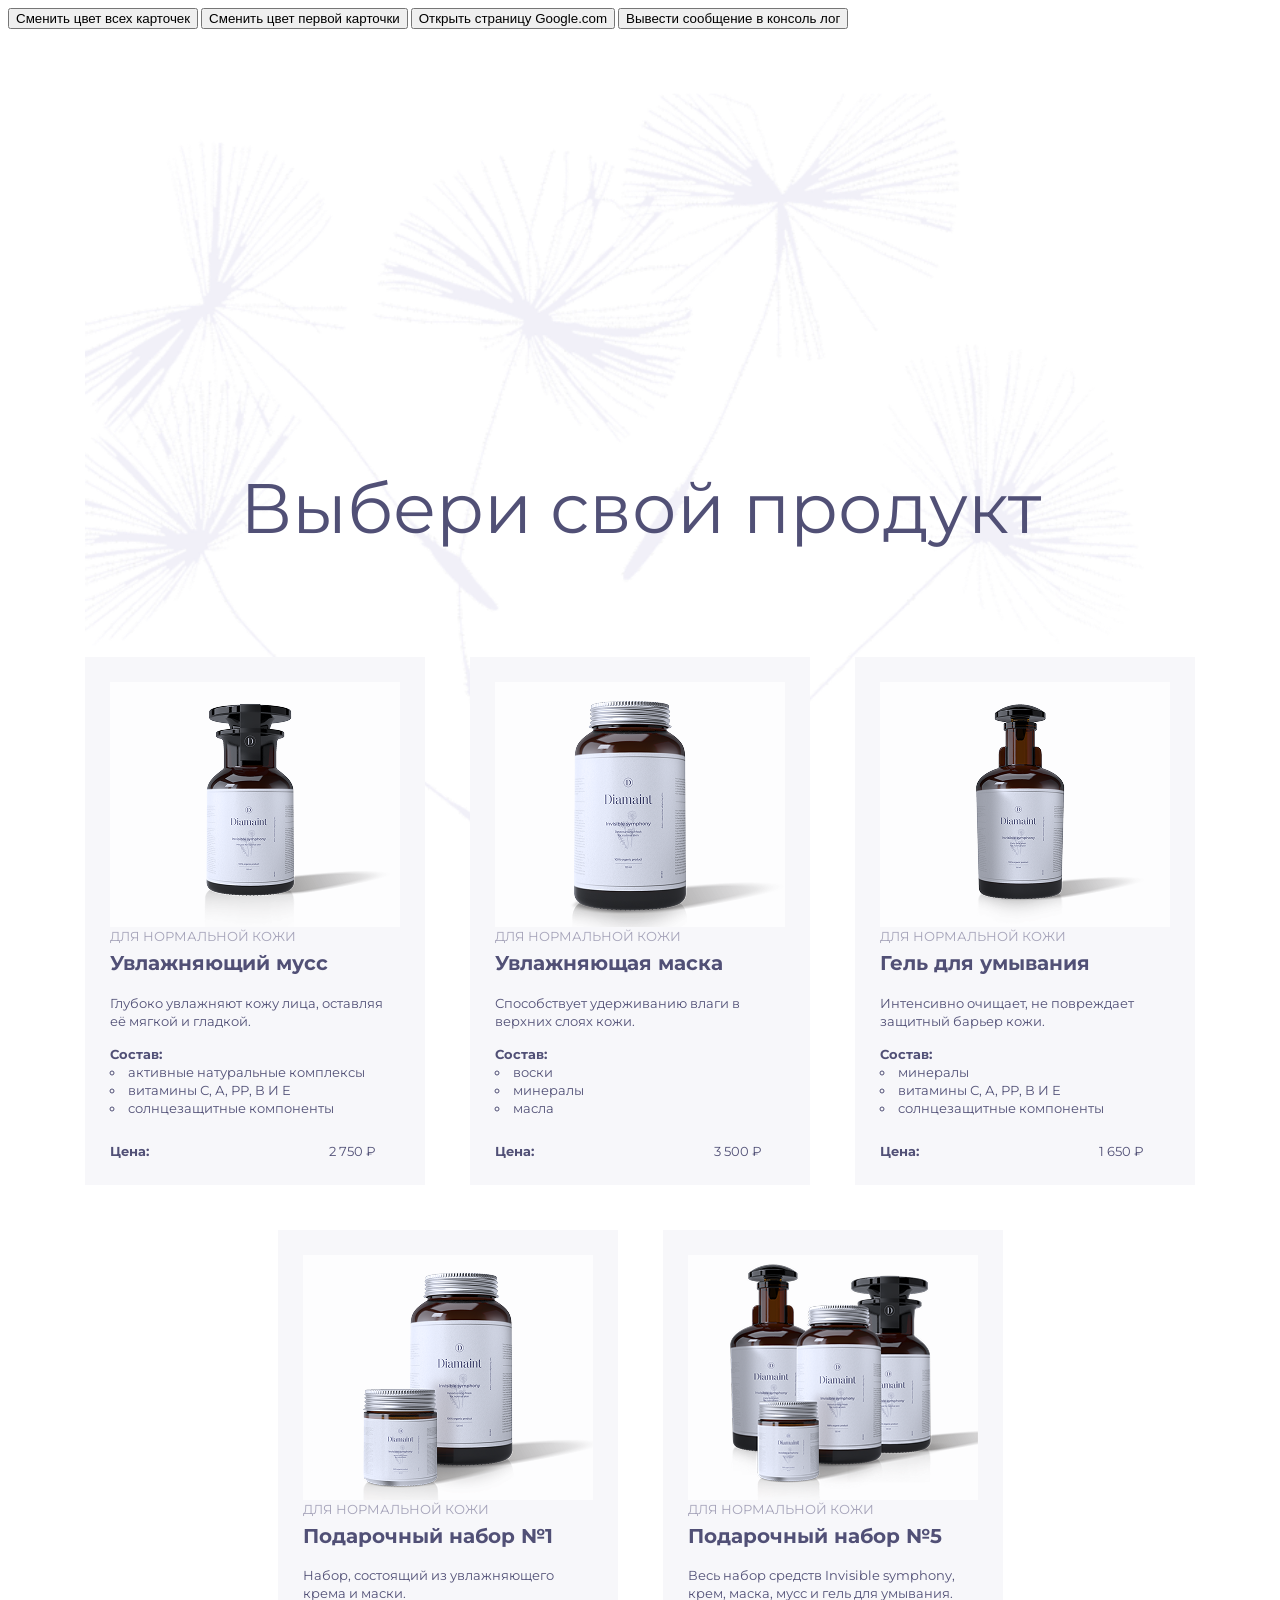
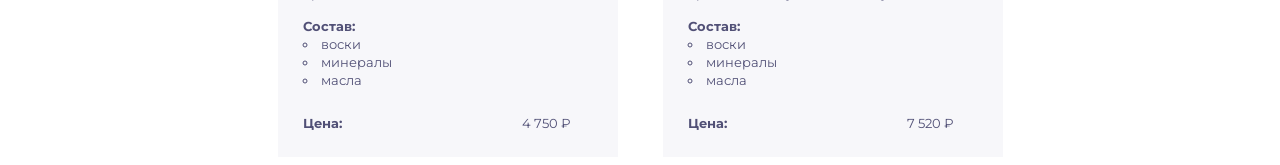
==== index.html @ 971cb30c "Merge f833be538c327f17b4f9559768467371a3a33214 into a69bf3ec41132042ab62f819df5a712c2a43b050" ====
<!doctype html>
<html lang="ru">
  <head>
    <meta charset="UTF-8" />
    <meta name="viewport" content="width=device-width, initial-scale=1.0" />
    <title>Каталог товаров</title>
    <link rel="stylesheet" href="style.css" />
    <link rel="preconnect" href="https://fonts.googleapis.com" />
    <link rel="preconnect" href="https://fonts.gstatic.com" crossorigin />
    <link
      href="https://fonts.googleapis.com/css2?family=Montserrat:ital,wght@0,100..900;1,100..900&display=swap"
      rel="stylesheet"
    />
    <link rel="stylesheet" href="images/bg.png" />
  </head>
  <body>
    <button id="change-color-all-cards">Cменить цвет всех карточек</button>
    <button id="change-color-first-card">Cменить цвет первой карточки</button>
    <button id="open-google">Открыть страницу Google.com</button>
    <button id="log-message">Вывести сообщение в консоль лог</button>
    <main class="catalog">
      <div class="container catalog__container">
        <h1 id="main-title" class="title catalog__title">
          Выбери свой продукт
        </h1>
        <ul class="products clear-list">
          <li class="products__item card">
            <img src="images/photo 1.png" alt="" class="card__image" />
            <span class="card__category">для нормальной кожи</span>
            <h2 class="card__name">Увлажняющий мусс</h2>
            <p class="card__description">
              Глубоко увлажняют кожу лица, оставляя её мягкой и гладкой.
            </p>
            <div class="card__compound compound">
              <span class="compound__name">Состав:</span>
              <ul class="compound__list">
                <li>активные натуральные комплексы</li>
                <li>витамины С, А, РР, В И Е</li>
                <li>солнцезащитные компоненты</li>
              </ul>
            </div>
            <div class="card__price-container">
              <b class="card__price-label">Цена: </b>
              <span class="card__price">2 750 ₽</span>
            </div>
          </li>

          <li class="products__item card">
            <img src="images/photo 2.png" alt="" class="card__image" />
            <span class="card__category">для нормальной кожи</span>
            <h2 class="card__name">Увлажняющая маска</h2>
            <p class="card__description">
              Способствует удерживанию влаги в верхних слоях кожи.
            </p>
            <div class="card__compound compound">
              <span class="compound__name">Состав:</span>
              <ul class="compound__list">
                <li>воски</li>
                <li>минералы</li>
                <li>масла</li>
              </ul>
            </div>
            <div class="card__price-container">
              <b class="card__price-label">Цена: </b>
              <span class="card__price">3 500 ₽</span>
            </div>
          </li>

          <li class="products__item card">
            <img src="images/photo 3.png" alt="" class="card__image" />
            <span class="card__category">для нормальной кожи</span>
            <h2 class="card__name">Гель для умывания</h2>
            <p class="card__description">
              Интенсивно очищает, не повреждает защитный барьер кожи.
            </p>
            <div class="card__compound compound">
              <span class="compound__name">Состав:</span>
              <ul class="compound__list">
                <li>минералы</li>
                <li>витамины С, А, РР, В И Е</li>
                <li>солнцезащитные компоненты</li>
              </ul>
            </div>
            <div class="card__price-container">
              <b class="card__price-label">Цена: </b>
              <span class="card__price">1 650 ₽</span>
            </div>
          </li>

          <li class="products__item card">
            <img src="images/photo 4.png" alt="" class="card__image" />
            <span class="card__category">для нормальной кожи</span>
            <h2 class="card__name">Подарочный набор №1</h2>
            <p class="card__description">
              Набор, состоящий из увлажняющего крема и маски.
            </p>
            <div class="card__compound compound">
              <span class="compound__name">Состав:</span>
              <ul class="compound__list">
                <li>воски</li>
                <li>минералы</li>
                <li>масла</li>
              </ul>
            </div>
            <div class="card__price-container">
              <b class="card__price-label">Цена: </b>
              <span class="card__price">4 750 ₽</span>
            </div>
          </li>

          <li class="products__item card">
            <img src="images/photo 5.png" alt="" class="card__image" />
            <span class="card__category">для нормальной кожи</span>
            <h2 class="card__name">Подарочный набор №5</h2>
            <p class="card__description">
              Весь набор средств Invisible symphony, крем, маска, мусс и гель
              для умывания.
            </p>
            <div class="card__compound compound">
              <span class="compound__name">Состав:</span>
              <ul class="compound__list">
                <li>воски</li>
                <li>минералы</li>
                <li>масла</li>
              </ul>
            </div>
            <div class="card__price-container">
              <b class="card__price-label">Цена: </b>
              <span class="card__price">7 520 ₽</span>
            </div>
          </li>
        </ul>
      </div>
    </main>
    <script src="main.js"></script>
    <script src="homework-7.js"></script>
    <script src="homework-8.js"></script>
  </body>
</html>
---- style.css ----
*,
*::before,
*::after {
  box-sizing: border-box;
}

body {
  font-family: Montserrat, sans-serif;
  font-size: 13px;
  line-height: 18px;
}

.catalog__title {
  font-size: 70px;
  font-weight: 400;
  line-height: 78px;
  margin-bottom: 110px;
  margin-top: 220px;
  text-align: center;
  color: #515076;
}

.clear-list {
  list-style: none;
  padding: 0;
  margin: 0 auto;
}
.catalog__container {
  background-image: url(images/bg.png);
  background-repeat: no-repeat;
  background-position: center top;
  background-size: 100% auto;
  padding-top: 220px;
}

.container {
  width: 1110px;
  margin: 0 auto;
}

.card {
  background-color: #f7f7fa;
  padding: 25px;
  width: 340px;
}
.card__name {
  font-size: 20px;
  line-height: 27px;
  color: #202020;
  margin-top: 5px;
}
.card__category {
  display: block;
  font-size: 13px;
  line-height: 18px;
  color: #a5a3b9;
  text-transform: uppercase;
}
.card__description {
  font-size: 13px;
  line-height: 18px;
  color: #515076;
  margin-top: 5px;
  margin-bottom: 15px;
}
.compound__name {
  font-weight: 700;
  font-size: 13px;
  line-height: 18px;
  color: #515076;
}
.compound__list {
  font-size: 13px;
  line-height: 18px;
  color: #515076;
  margin: 0;
  padding-left: 0;
  list-style-position: inside;
}

.card__image {
  display: block;
}
.card__name {
  font-size: 20px;
  line-height: 27px;
  color: #515076;
  margin-top: 5px;
}

.card__category {
  display: block;
  font-size: 13px;
  line-height: 18px;
  color: #a5a3b9;
  text-transform: uppercase;
}
.card__description {
  font-size: 13px;
  line-height: 18px;
  color: #515076;
  margin-top: 5px;
  margin-bottom: 15px;
}
.products {
  display: flex;
  flex-wrap: wrap;
  gap: 45px;
  justify-content: center;
}

.products_item {
  width: 340px;
}

.products-list {
  list-style-type: none;
  padding: 0;
  margin: 0;
}
.card__price-container {
  display: flex;
  gap: 180px;
}

.card__price-label {
  font-weight: 700;
  color: #515076;
  margin-top: 25px;
}
.card__price {
  color: #515076;
  margin-top: 25px;
}
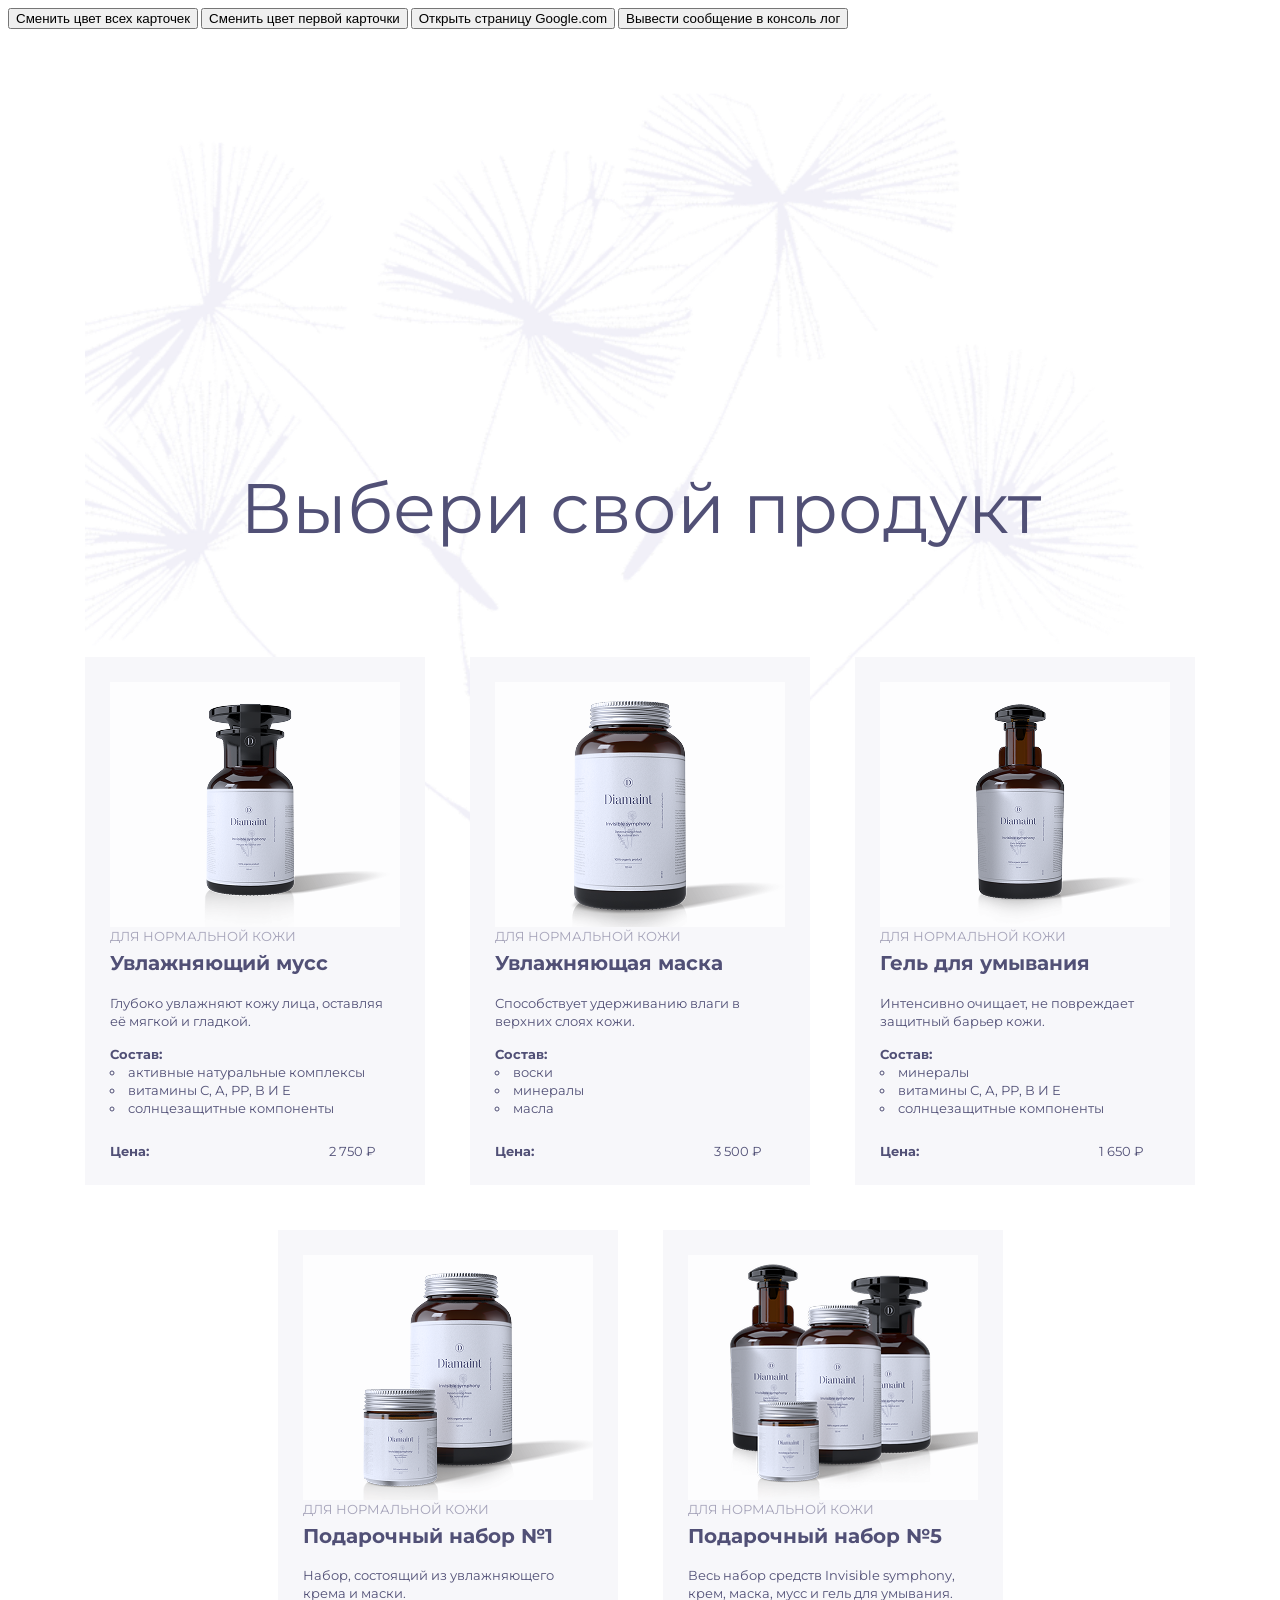
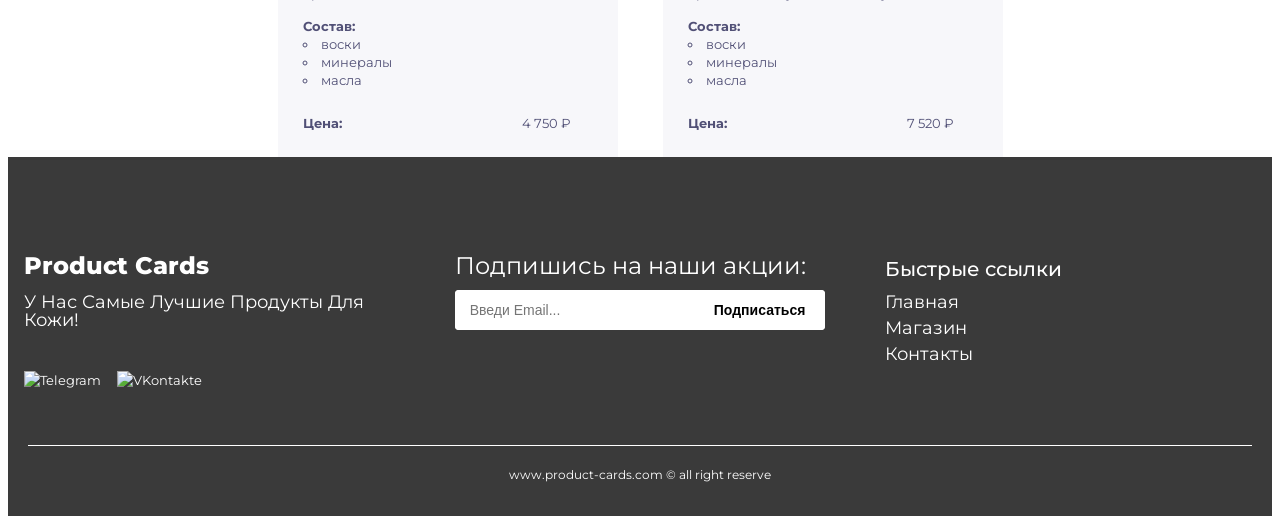
==== commit 78816733: "уровень 1" ====
--- a/index.html
+++ b/index.html
@@ -12,7 +12,12 @@
       rel="stylesheet"
     />
     <link rel="stylesheet" href="images/bg.png" />
+    <meta charset="UTF-8" />
+    <meta name="viewport" content="width=device-width, initial-scale=1.0" />
+    <title>Product Cards</title>
+    <link rel="stylesheet" href="style.css" />
   </head>
+
   <body>
     <button id="change-color-all-cards">Cменить цвет всех карточек</button>
     <button id="change-color-first-card">Cменить цвет первой карточки</button>
@@ -132,8 +137,58 @@
         </ul>
       </div>
     </main>
+
+    <footer class="footer">
+      <div class="footer-container">
+        <!-- Левая колонка: Логотип, описание и соцсети -->
+        <div class="footer-col footer-about">
+          <h3>Product Cards</h3>
+          <p>У Нас Самые Лучшие Продукты Для Кожи!</p>
+          <div class="social-links">
+            <img src="images/tg.svg" alt="Telegram" />
+            <img src="images/vk.svg" alt="VKontakte" />
+          </div>
+        </div>
+
+        <!-- Центральная колонка (Форма подписки) -->
+        <div class="footer-col footer-subscribe">
+          <p class="subscribe-title">Подпишись на наши акции:</p>
+          <form id="subscribeForm" class="subscribe-form">
+            <input
+              type="email"
+              id="emailInput"
+              placeholder="Введи Email..."
+              required
+            />
+            <button type="submit">Подписаться</button>
+          </form>
+        </div>
+
+        <!-- Правая колонка (Ссылки) -->
+        <div class="footer-col footer-links">
+          <h4>Быстрые ссылки</h4>
+          <nav>
+            <ul>
+              <li><a href="#">Главная</a></li>
+              <li><a href="#">Магазин</a></li>
+              <li><a href="#">Контакты</a></li>
+            </ul>
+          </nav>
+        </div>
+      </div>
+
+      <!-- Нижняя линия и копирайт -->
+      <div class="footer-bottom">
+        <hr />
+        <p>www.product-cards.com &copy; all right reserve</p>
+      </div>
+    </footer>
+
     <script src="main.js"></script>
     <script src="homework-7.js"></script>
     <script src="homework-8.js"></script>
+    <script type="module" src="homework-9.js"></script>
+    <script src="homework-10.js" type="module"></script>
+    <script src="homework-11.js"></script>
   </body>
 </html>
--- a/style.css
+++ b/style.css
@@ -132,3 +132,137 @@
   color: #515076;
   margin-top: 25px;
 }
+
+.footer {
+  background-color: #3a3a3a;
+  color: #ffffff;
+  padding: 60px 0 20px 0;
+  font-family: "Montserrat", sans-serif;
+}
+
+.footer-container {
+  max-width: 1569px;
+  margin: 0 auto;
+  padding: 16px;
+  display: flex;
+  justify-content: space-between;
+  flex-wrap: wrap;
+  gap: 60px;
+}
+
+.footer-col {
+  flex: 1;
+  min-width: 250px;
+}
+
+.footer-about h3 {
+  font-size: 24px;
+  font-weight: 800;
+  color: #ffffff;
+  margin-bottom: 15px;
+}
+
+.footer-about p {
+  color: #ffffff;
+  margin-bottom: 42px;
+  font-size: 18px;
+}
+
+.social-links {
+  display: flex;
+  gap: 16px;
+  align-items: center;
+}
+
+.social-links a {
+  display: inline-flex;
+  text-decoration: none;
+}
+
+.social-links a img {
+  width: 24px;
+  height: 14px;
+  object-fit: contain;
+}
+
+.footer-subscribe .subscribe-title {
+  margin-bottom: 15px;
+  font-size: 24px;
+}
+
+.subscribe-form {
+  display: flex;
+  background: #ffffff;
+  border-radius: 4px;
+  overflow: hidden;
+  max-width: 477px;
+}
+
+.subscribe-form input {
+  flex: 1;
+  border: none;
+  padding: 12px 15px;
+  outline: none;
+  font-size: 14px;
+}
+
+.subscribe-form button {
+  background-color: #ffffff;
+  color: #000000;
+  border: none;
+  padding: 0 20px;
+  cursor: pointer;
+  font-weight: 600;
+  font-size: 14px;
+  transition: background 0.3s;
+}
+
+.subscribe-form button:hover {
+  background-color: #ffffff;
+}
+
+.footer-links h4 {
+  font-size: 20px;
+  font-weight: 500;
+  color: #ffffff;
+  margin-bottom: 15px;
+}
+
+.footer-links nav ul {
+  list-style: none;
+  padding: 0;
+  margin: 0;
+}
+
+.footer-links nav ul li {
+  margin-bottom: 7px;
+}
+
+.footer-links nav ul li a {
+  color: #ffffff;
+  text-decoration: none;
+  font-size: 18px;
+  transition: color 0.3s;
+}
+
+.footer-links nav ul li a:hover {
+  color: #ffffff;
+}
+
+.footer-bottom {
+  max-width: 1569px;
+  margin: 40px auto 0 auto;
+  padding: 0 20px;
+  text-align: center;
+}
+
+.footer-bottom hr {
+  border: none;
+  border-top: 1px solid #ffffff;
+  margin-bottom: 20px;
+}
+
+.footer-bottom p {
+  color: #ffffff;
+  font-size: 12px;
+}
--- a/style.css
+++ b/style.css
@@ -132,3 +132,137 @@
   color: #515076;
   margin-top: 25px;
 }
+
+.footer {
+  background-color: #3a3a3a;
+  color: #ffffff;
+  padding: 60px 0 20px 0;
+  font-family: "Montserrat", sans-serif;
+}
+
+.footer-container {
+  max-width: 1569px;
+  margin: 0 auto;
+  padding: 16px;
+  display: flex;
+  justify-content: space-between;
+  flex-wrap: wrap;
+  gap: 60px;
+}
+
+.footer-col {
+  flex: 1;
+  min-width: 250px;
+}
+
+.footer-about h3 {
+  font-size: 24px;
+  font-weight: 800;
+  color: #ffffff;
+  margin-bottom: 15px;
+}
+
+.footer-about p {
+  color: #ffffff;
+  margin-bottom: 42px;
+  font-size: 18px;
+}
+
+.social-links {
+  display: flex;
+  gap: 16px;
+  align-items: center;
+}
+
+.social-links a {
+  display: inline-flex;
+  text-decoration: none;
+}
+
+.social-links a img {
+  width: 24px;
+  height: 14px;
+  object-fit: contain;
+}
+
+.footer-subscribe .subscribe-title {
+  margin-bottom: 15px;
+  font-size: 24px;
+}
+
+.subscribe-form {
+  display: flex;
+  background: #ffffff;
+  border-radius: 4px;
+  overflow: hidden;
+  max-width: 477px;
+}
+
+.subscribe-form input {
+  flex: 1;
+  border: none;
+  padding: 12px 15px;
+  outline: none;
+  font-size: 14px;
+}
+
+.subscribe-form button {
+  background-color: #ffffff;
+  color: #000000;
+  border: none;
+  padding: 0 20px;
+  cursor: pointer;
+  font-weight: 600;
+  font-size: 14px;
+  transition: background 0.3s;
+}
+
+.subscribe-form button:hover {
+  background-color: #ffffff;
+}
+
+.footer-links h4 {
+  font-size: 20px;
+  font-weight: 500;
+  color: #ffffff;
+  margin-bottom: 15px;
+}
+
+.footer-links nav ul {
+  list-style: none;
+  padding: 0;
+  margin: 0;
+}
+
+.footer-links nav ul li {
+  margin-bottom: 7px;
+}
+
+.footer-links nav ul li a {
+  color: #ffffff;
+  text-decoration: none;
+  font-size: 18px;
+  transition: color 0.3s;
+}
+
+.footer-links nav ul li a:hover {
+  color: #ffffff;
+}
+
+.footer-bottom {
+  max-width: 1569px;
+  margin: 40px auto 0 auto;
+  padding: 0 20px;
+  text-align: center;
+}
+
+.footer-bottom hr {
+  border: none;
+  border-top: 1px solid #ffffff;
+  margin-bottom: 20px;
+}
+
+.footer-bottom p {
+  color: #ffffff;
+  font-size: 12px;
+}
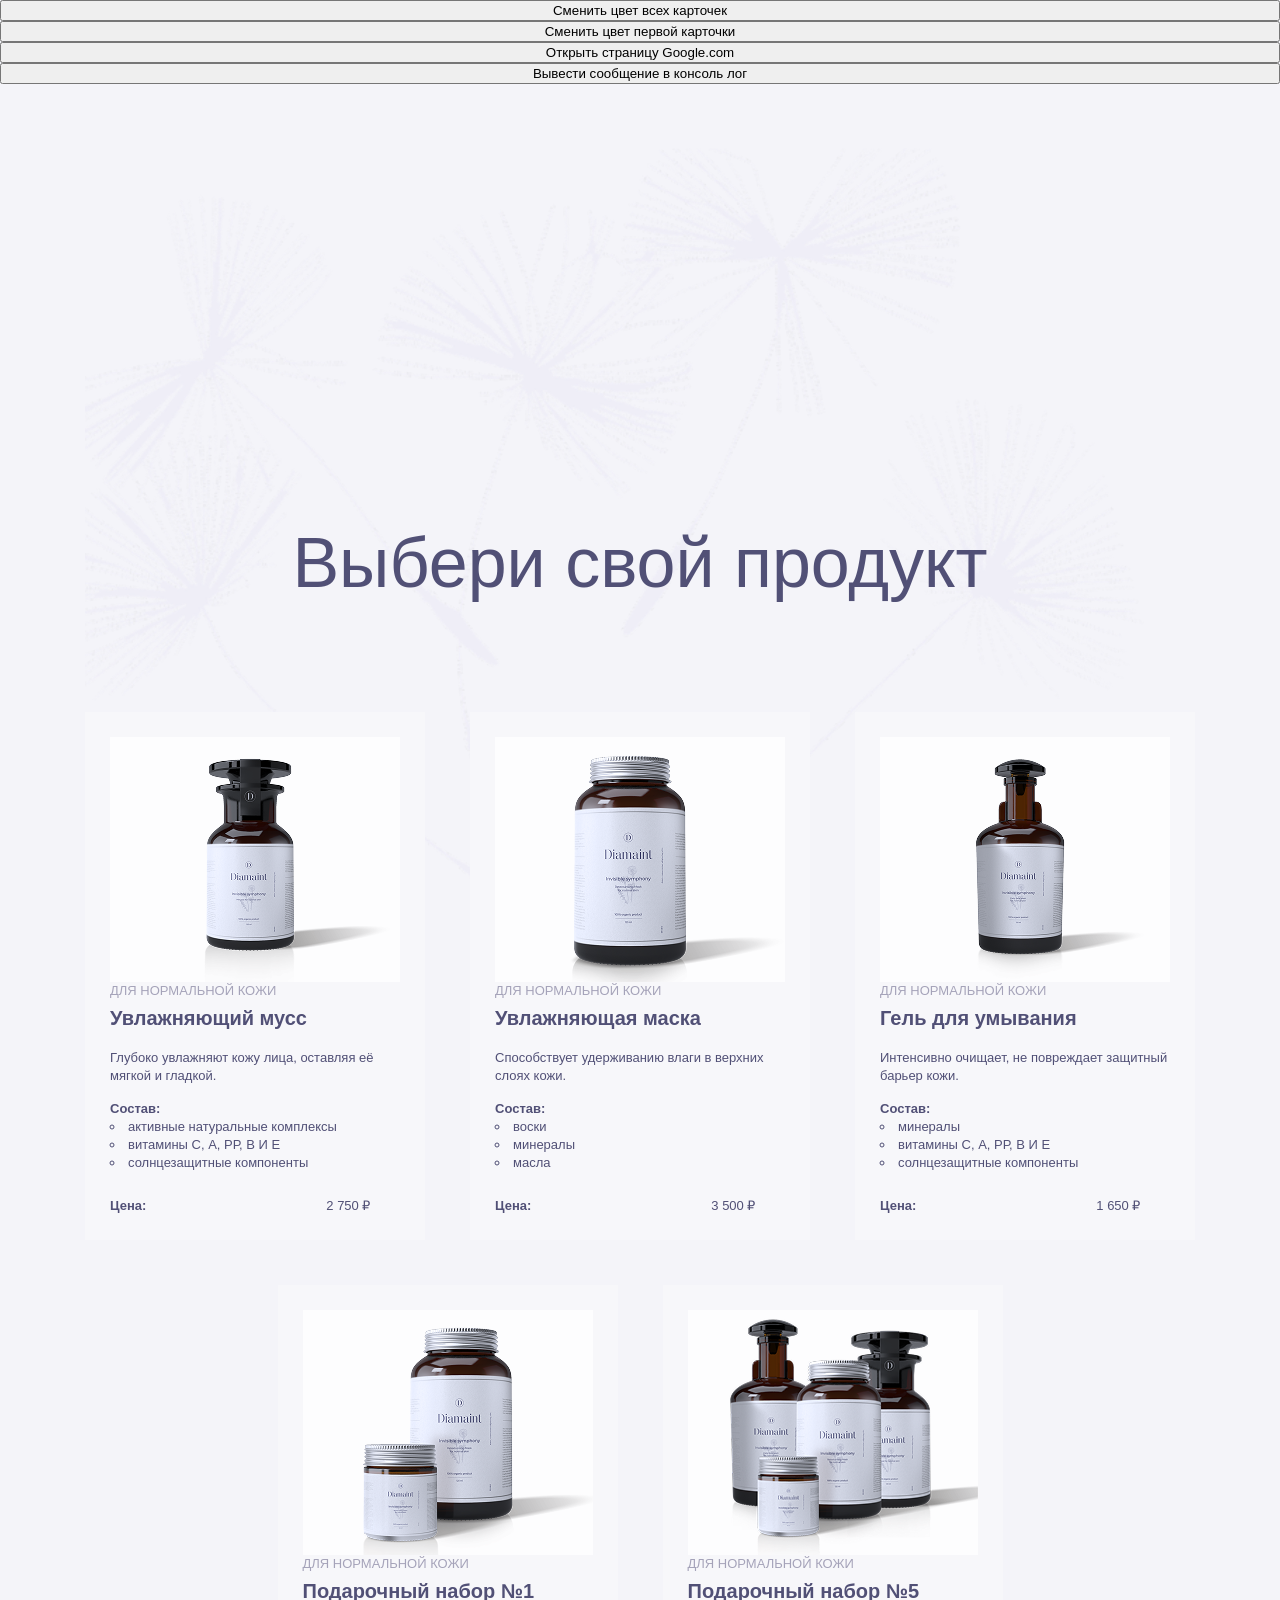
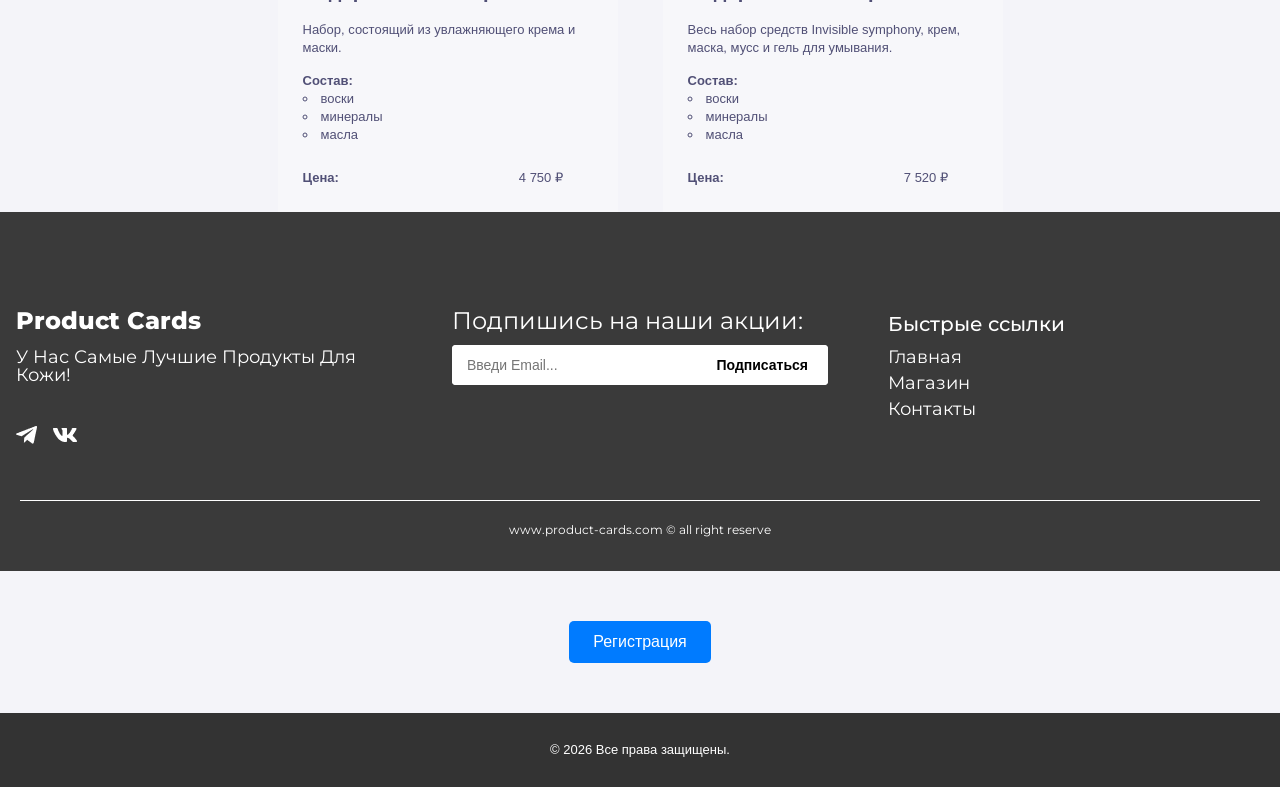
==== commit f126a67e: "Модальное окно с формой и кнопкой регистрации" ====
--- a/index.html
+++ b/index.html
@@ -16,6 +16,11 @@
     <meta name="viewport" content="width=device-width, initial-scale=1.0" />
     <title>Product Cards</title>
     <link rel="stylesheet" href="style.css" />
+
+    <meta charset="UTF-8" />
+    <meta name="viewport" content="width=device-width, initial-scale=1.0" />
+    <title>Регистрация</title>
+    <link rel="stylesheet" href="style.css" />
   </head>
 
   <body>
@@ -145,8 +150,8 @@
           <h3>Product Cards</h3>
           <p>У Нас Самые Лучшие Продукты Для Кожи!</p>
           <div class="social-links">
-            <img src="images/tg.svg" alt="Telegram" />
-            <img src="images/vk.svg" alt="VKontakte" />
+            <img src="images/tg.png" alt="Telegram" />
+            <img src="images/vk.png" alt="VKontakte" />
           </div>
         </div>
 
@@ -184,6 +189,86 @@
       </div>
     </footer>
 
+    <!-- Кнопка открытия модального окна -->
+    <button id="openModalBtn" class="open-btn">Регистрация</button>
+    <!-- Затемненный задний фон -->
+    <div id="overlay" class="overlay"></div>
+    <!-- Модальное окно -->
+    <div id="modal" class="modal">
+      <button id="closeModalBtn" class="close-btn">&times;</button>
+      <h2>Регистрация нового пользователя</h2>
+
+      <form id="registrationForm" novalidate>
+        <div class="form-group">
+          <label for="firstName">Имя:</label>
+          <input
+            type="text"
+            id="firstName"
+            name="firstName"
+            placeholder="Введите ваше имя"
+            required
+          />
+        </div>
+
+        <div class="form-group">
+          <label for="lastName">Фамилия:</label>
+          <input
+            type="text"
+            id="lastName"
+            name="lastName"
+            placeholder="Введите вашу фамилию"
+            required
+          />
+        </div>
+
+        <div class="form-group">
+          <label for="birthDate">Дата рождения:</label>
+          <input type="date" id="birthDate" name="birthDate" required />
+        </div>
+
+        <div class="form-group">
+          <label for="login">Логин:</label>
+          <input
+            type="text"
+            id="login"
+            name="login"
+            placeholder="Придумайте логин"
+            required
+            minlength="3"
+          />
+        </div>
+
+        <div class="form-group">
+          <label for="password">Пароль:</label>
+          <input
+            type="password"
+            id="password"
+            name="password"
+            placeholder="Введите пароль"
+            required
+            minlength="6"
+          />
+        </div>
+
+        <div class="form-group">
+          <label for="confirmPassword">Повторение пароля:</label>
+          <input
+            type="password"
+            id="confirmPassword"
+            name="confirmPassword"
+            placeholder="Повторите пароль"
+            required
+          />
+        </div>
+
+        <button type="submit" class="submit-btn">Зарегистрироваться</button>
+      </form>
+    </div>
+
+    <footer class="site-footer">
+      <p>&copy; 2026 Все права защищены.</p>
+    </footer>
+
     <script src="main.js"></script>
     <script src="homework-7.js"></script>
     <script src="homework-8.js"></script>
--- a/style.css
+++ b/style.css
@@ -133,6 +133,7 @@
   margin-top: 25px;
 }
 
+/* ДЗ 11 (1 уровень) */
 .footer {
   background-color: #3a3a3a;
   color: #ffffff;
@@ -266,3 +267,154 @@
   color: #ffffff;
   font-size: 12px;
 }
+
+/* ДЗ 11 (2 уровень) */
+body {
+  font-family: Arial, sans-serif;
+  margin: 0;
+  padding: 0;
+  display: flex;
+  flex-direction: column;
+  min-height: 100vh;
+  background-color: #f4f4f9;
+}
+
+.open-btn {
+  padding: 12px 24px;
+  font-size: 16px;
+  background-color: #007bff;
+  color: white;
+  border: none;
+  border-radius: 5px;
+  cursor: pointer;
+  margin: 50px auto;
+}
+
+.open-btn:hover {
+  background-color: #0056b3;
+}
+
+/* 1. Затемненный задний фон */
+.overlay {
+  position: fixed;
+  top: 0;
+  left: 0;
+  width: 100%;
+  height: 100%;
+  background-color: rgba(
+    0,
+    0,
+    0,
+    0.5
+  ); /* Затемненный, но не полностью черный */
+  visibility: hidden;
+  opacity: 0;
+  transition:
+    opacity 0.3s ease,
+    visibility 0.3s ease;
+  z-index: 999;
+}
+
+/* 2. Модальное окно чтобы стояло по центру */
+.modal {
+  position: fixed;
+  top: 50%;
+  left: 50%;
+  transform: translate(-50%, -50%) scale(0.9);
+  background: #ffffff;
+  padding: 30px;
+  border-radius: 8px;
+  box-shadow: 0 4px 15px rgba(0, 0, 0, 0.2);
+  width: 100%;
+  max-width: 400px;
+  visibility: hidden;
+  opacity: 0;
+  transition: all 0.3s ease;
+  z-index: 1000;
+  box-sizing: border-box;
+}
+
+/* Класс, который делает модальное окно и оверлей видимыми */
+.modal.modal-showed,
+.overlay.modal-showed {
+  visibility: visible;
+  opacity: 1;
+}
+
+.modal.modal-showed {
+  transform: translate(-50%, -50%) scale(1);
+}
+
+/* Кнопка закрытия (крестик) */
+.close-btn {
+  position: absolute;
+  top: 15px;
+  right: 15px;
+  background: none;
+  border: none;
+  font-size: 24px;
+  cursor: pointer;
+  color: #333;
+}
+
+.close-btn:hover {
+  color: #8b1313;
+}
+
+.modal h2 {
+  margin-top: 0;
+  margin-bottom: 20px;
+  font-size: 22px;
+  text-align: center;
+}
+
+/* Стили формы */
+.form-group {
+  margin-bottom: 15px;
+  display: flex;
+  flex-direction: column;
+}
+
+.form-group label {
+  margin-bottom: 5px;
+  font-size: 14px;
+  color: #333;
+  font-weight: bold;
+}
+
+.form-group input {
+  padding: 10px;
+  border: 1px solid #ccc;
+  border-radius: 4px;
+  font-size: 14px;
+}
+
+.form-group input:focus {
+  border-color: #007bff;
+  outline: none;
+}
+
+.submit-btn {
+  width: 100%;
+  padding: 12px;
+  background-color: #deaaed;
+  color: white;
+  border: none;
+  border-radius: 4px;
+  font-size: 16px;
+  cursor: pointer;
+  margin-top: 10px;
+}
+
+.submit-btn:hover {
+  background-color: #c18bb8;
+}
+
+/* Стили футера */
+.site-footer {
+  margin-top: auto;
+  background-color: #333;
+  color: white;
+  text-align: center;
+  padding: 15px 0;
+}
--- a/style.css
+++ b/style.css
@@ -133,6 +133,7 @@
   margin-top: 25px;
 }
 
+/* ДЗ 11 (1 уровень) */
 .footer {
   background-color: #3a3a3a;
   color: #ffffff;
@@ -266,3 +267,154 @@
   color: #ffffff;
   font-size: 12px;
 }
+
+/* ДЗ 11 (2 уровень) */
+body {
+  font-family: Arial, sans-serif;
+  margin: 0;
+  padding: 0;
+  display: flex;
+  flex-direction: column;
+  min-height: 100vh;
+  background-color: #f4f4f9;
+}
+
+.open-btn {
+  padding: 12px 24px;
+  font-size: 16px;
+  background-color: #007bff;
+  color: white;
+  border: none;
+  border-radius: 5px;
+  cursor: pointer;
+  margin: 50px auto;
+}
+
+.open-btn:hover {
+  background-color: #0056b3;
+}
+
+/* 1. Затемненный задний фон */
+.overlay {
+  position: fixed;
+  top: 0;
+  left: 0;
+  width: 100%;
+  height: 100%;
+  background-color: rgba(
+    0,
+    0,
+    0,
+    0.5
+  ); /* Затемненный, но не полностью черный */
+  visibility: hidden;
+  opacity: 0;
+  transition:
+    opacity 0.3s ease,
+    visibility 0.3s ease;
+  z-index: 999;
+}
+
+/* 2. Модальное окно чтобы стояло по центру */
+.modal {
+  position: fixed;
+  top: 50%;
+  left: 50%;
+  transform: translate(-50%, -50%) scale(0.9);
+  background: #ffffff;
+  padding: 30px;
+  border-radius: 8px;
+  box-shadow: 0 4px 15px rgba(0, 0, 0, 0.2);
+  width: 100%;
+  max-width: 400px;
+  visibility: hidden;
+  opacity: 0;
+  transition: all 0.3s ease;
+  z-index: 1000;
+  box-sizing: border-box;
+}
+
+/* Класс, который делает модальное окно и оверлей видимыми */
+.modal.modal-showed,
+.overlay.modal-showed {
+  visibility: visible;
+  opacity: 1;
+}
+
+.modal.modal-showed {
+  transform: translate(-50%, -50%) scale(1);
+}
+
+/* Кнопка закрытия (крестик) */
+.close-btn {
+  position: absolute;
+  top: 15px;
+  right: 15px;
+  background: none;
+  border: none;
+  font-size: 24px;
+  cursor: pointer;
+  color: #333;
+}
+
+.close-btn:hover {
+  color: #8b1313;
+}
+
+.modal h2 {
+  margin-top: 0;
+  margin-bottom: 20px;
+  font-size: 22px;
+  text-align: center;
+}
+
+/* Стили формы */
+.form-group {
+  margin-bottom: 15px;
+  display: flex;
+  flex-direction: column;
+}
+
+.form-group label {
+  margin-bottom: 5px;
+  font-size: 14px;
+  color: #333;
+  font-weight: bold;
+}
+
+.form-group input {
+  padding: 10px;
+  border: 1px solid #ccc;
+  border-radius: 4px;
+  font-size: 14px;
+}
+
+.form-group input:focus {
+  border-color: #007bff;
+  outline: none;
+}
+
+.submit-btn {
+  width: 100%;
+  padding: 12px;
+  background-color: #deaaed;
+  color: white;
+  border: none;
+  border-radius: 4px;
+  font-size: 16px;
+  cursor: pointer;
+  margin-top: 10px;
+}
+
+.submit-btn:hover {
+  background-color: #c18bb8;
+}
+
+/* Стили футера */
+.site-footer {
+  margin-top: auto;
+  background-color: #333;
+  color: white;
+  text-align: center;
+  padding: 15px 0;
+}
--- a/style.css
+++ b/style.css
@@ -133,6 +133,7 @@
   margin-top: 25px;
 }
 
+/* ДЗ 11 (1 уровень) */
 .footer {
   background-color: #3a3a3a;
   color: #ffffff;
@@ -266,3 +267,154 @@
   color: #ffffff;
   font-size: 12px;
 }
+
+/* ДЗ 11 (2 уровень) */
+body {
+  font-family: Arial, sans-serif;
+  margin: 0;
+  padding: 0;
+  display: flex;
+  flex-direction: column;
+  min-height: 100vh;
+  background-color: #f4f4f9;
+}
+
+.open-btn {
+  padding: 12px 24px;
+  font-size: 16px;
+  background-color: #007bff;
+  color: white;
+  border: none;
+  border-radius: 5px;
+  cursor: pointer;
+  margin: 50px auto;
+}
+
+.open-btn:hover {
+  background-color: #0056b3;
+}
+
+/* 1. Затемненный задний фон */
+.overlay {
+  position: fixed;
+  top: 0;
+  left: 0;
+  width: 100%;
+  height: 100%;
+  background-color: rgba(
+    0,
+    0,
+    0,
+    0.5
+  ); /* Затемненный, но не полностью черный */
+  visibility: hidden;
+  opacity: 0;
+  transition:
+    opacity 0.3s ease,
+    visibility 0.3s ease;
+  z-index: 999;
+}
+
+/* 2. Модальное окно чтобы стояло по центру */
+.modal {
+  position: fixed;
+  top: 50%;
+  left: 50%;
+  transform: translate(-50%, -50%) scale(0.9);
+  background: #ffffff;
+  padding: 30px;
+  border-radius: 8px;
+  box-shadow: 0 4px 15px rgba(0, 0, 0, 0.2);
+  width: 100%;
+  max-width: 400px;
+  visibility: hidden;
+  opacity: 0;
+  transition: all 0.3s ease;
+  z-index: 1000;
+  box-sizing: border-box;
+}
+
+/* Класс, который делает модальное окно и оверлей видимыми */
+.modal.modal-showed,
+.overlay.modal-showed {
+  visibility: visible;
+  opacity: 1;
+}
+
+.modal.modal-showed {
+  transform: translate(-50%, -50%) scale(1);
+}
+
+/* Кнопка закрытия (крестик) */
+.close-btn {
+  position: absolute;
+  top: 15px;
+  right: 15px;
+  background: none;
+  border: none;
+  font-size: 24px;
+  cursor: pointer;
+  color: #333;
+}
+
+.close-btn:hover {
+  color: #8b1313;
+}
+
+.modal h2 {
+  margin-top: 0;
+  margin-bottom: 20px;
+  font-size: 22px;
+  text-align: center;
+}
+
+/* Стили формы */
+.form-group {
+  margin-bottom: 15px;
+  display: flex;
+  flex-direction: column;
+}
+
+.form-group label {
+  margin-bottom: 5px;
+  font-size: 14px;
+  color: #333;
+  font-weight: bold;
+}
+
+.form-group input {
+  padding: 10px;
+  border: 1px solid #ccc;
+  border-radius: 4px;
+  font-size: 14px;
+}
+
+.form-group input:focus {
+  border-color: #007bff;
+  outline: none;
+}
+
+.submit-btn {
+  width: 100%;
+  padding: 12px;
+  background-color: #deaaed;
+  color: white;
+  border: none;
+  border-radius: 4px;
+  font-size: 16px;
+  cursor: pointer;
+  margin-top: 10px;
+}
+
+.submit-btn:hover {
+  background-color: #c18bb8;
+}
+
+/* Стили футера */
+.site-footer {
+  margin-top: auto;
+  background-color: #333;
+  color: white;
+  text-align: center;
+  padding: 15px 0;
+}
